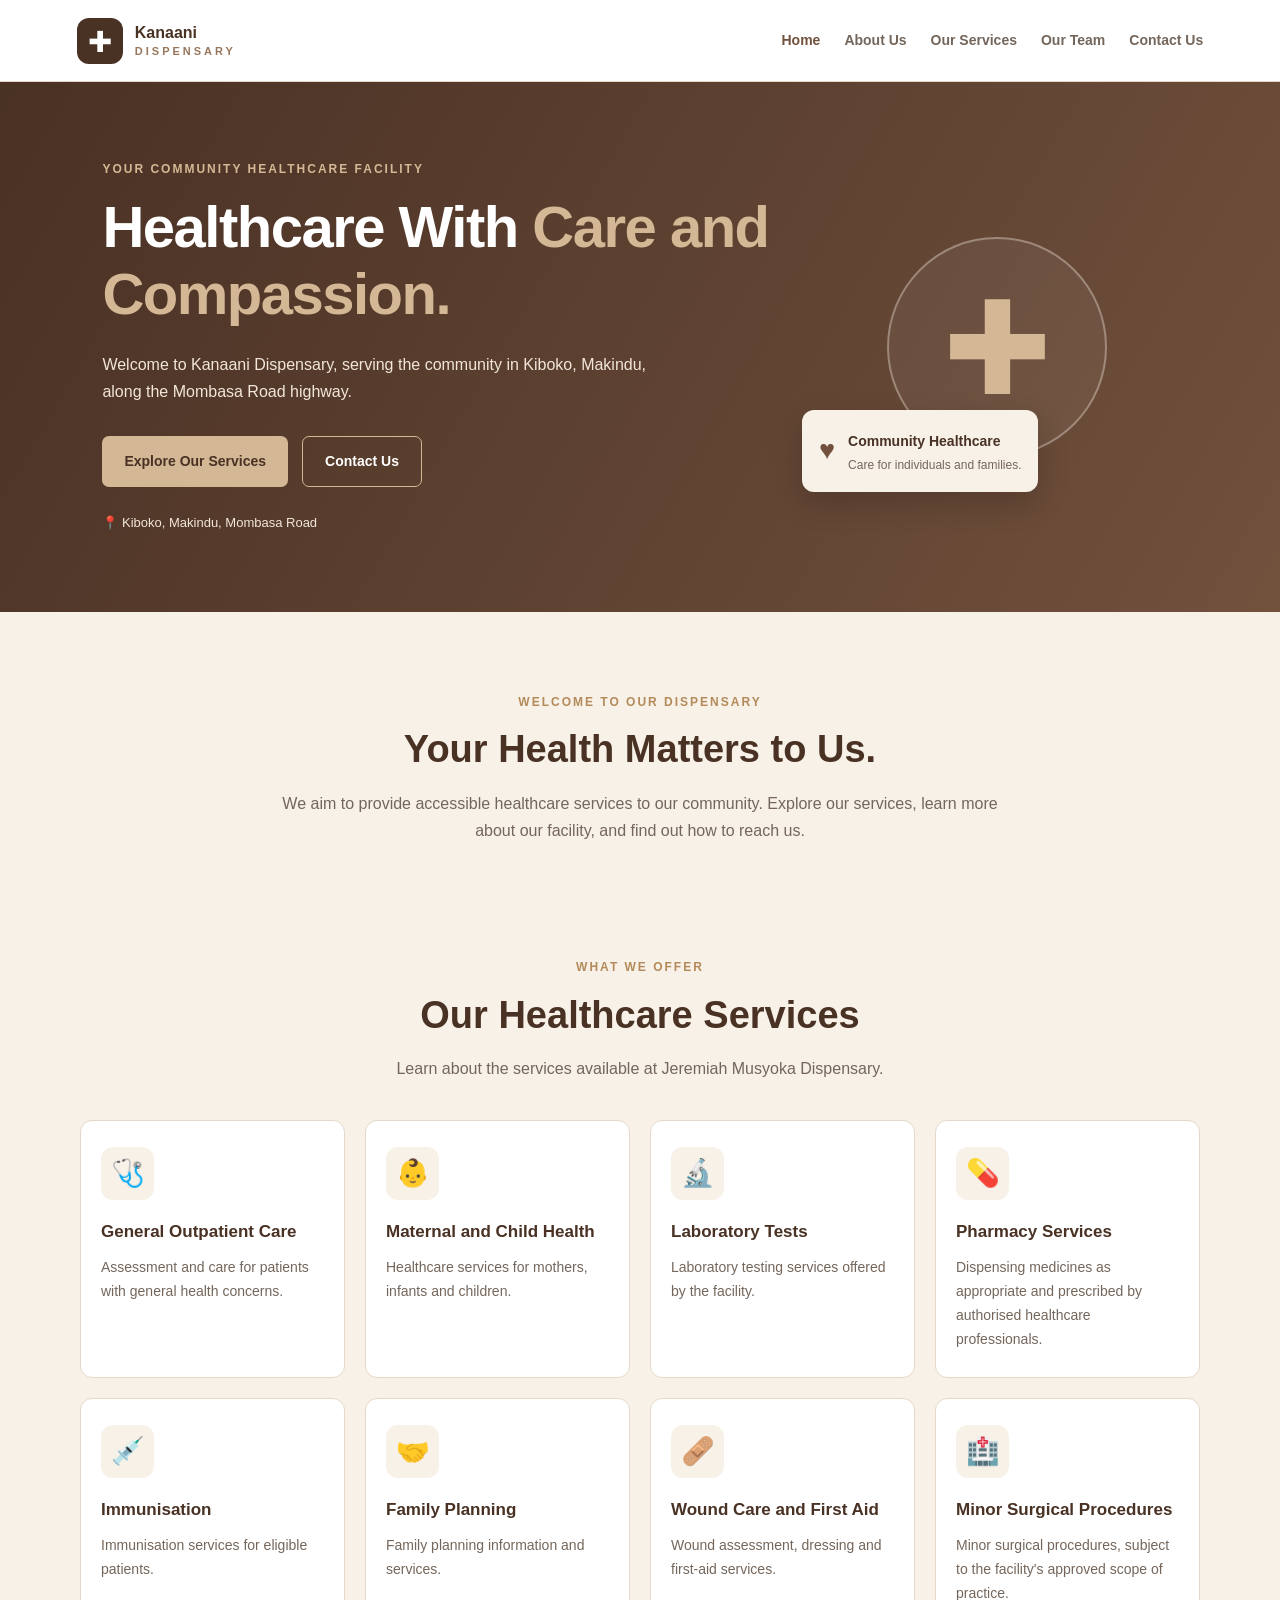
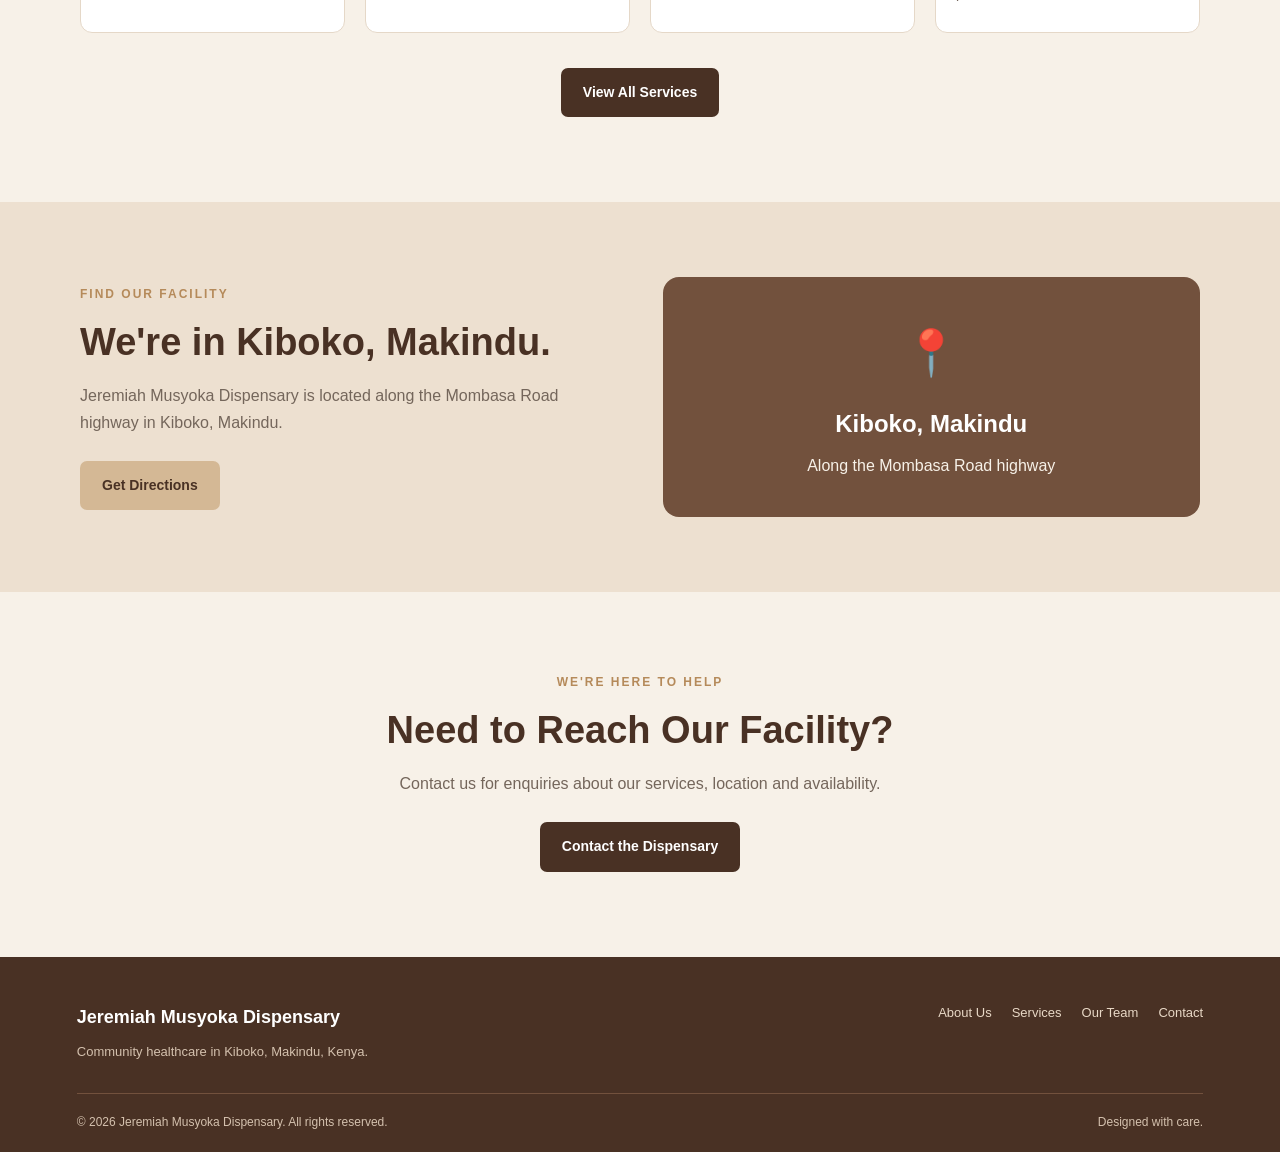
==== index.html @ 648bfe57 "Update index.html" ====
<!DOCTYPE html>
<html lang="en">
<head>
    <meta charset="UTF-8">
    <meta name="viewport" content="width=device-width, initial-scale=1.0">

    <meta name="description" content="Welcome to Jeremiah Musyoka Dispensary in Kiboko, Makindu, along the Mombasa Road highway. Explore our healthcare services and contact us for enquiries.">

    <meta name="theme-color" content="#087f68">

    <title>Kanaani Dispensary | Kiboko, Makindu</title>

    <link rel="stylesheet" href="style.css">
    <script src="script.js" defer></script>
</head>

<body>

    <!-- HEADER -->
    <header class="site-header">
        <a href="index.html" class="brand">
            <span class="brand-icon" aria-hidden="true">✚</span>
            <span class="brand-text">
                <strong>Kanaani</strong>
                <small>DISPENSARY</small>
            </span>
        </a>

        <button
            class="menu-toggle"
            id="menu-toggle"
            aria-label="Open navigation menu"
            aria-expanded="false"
            aria-controls="main-navigation"
            type="button">
            <span></span>
            <span></span>
            <span></span>
        </button>

        <nav class="main-navigation" id="main-navigation">
            <a href="index.html" class="active">Home</a>
            <a href="about.html">About Us</a>
            <a href="services.html">Our Services</a>
            <a href="doctors.html">Our Team</a>
            <a href="contact.html">Contact Us</a>
        </nav>
    </header>

    <main>

        <!-- HERO SECTION -->
        <section class="hero">
            <div class="hero-content">
                <p class="eyebrow">YOUR COMMUNITY HEALTHCARE FACILITY</p>

                <h1>Healthcare With <span>Care and Compassion.</span></h1>

                <p class="hero-description">
                    Welcome to Kanaani Dispensary, serving the
                    community in Kiboko, Makindu, along the Mombasa Road
                    highway.
                </p>

                <div class="hero-buttons">
                    <a href="services.html" class="btn btn-primary">
                        Explore Our Services
                    </a>

                    <a href="contact.html" class="btn btn-outline">
                        Contact Us
                    </a>
                </div>

                <p class="location-note">
                    <span aria-hidden="true">📍</span>
                    Kiboko, Makindu, Mombasa Road
                </p>
            </div>

            <div class="hero-visual">
                <div class="medical-symbol" aria-hidden="true">✚</div>

                <div class="hero-card">
                    <span class="hero-card-icon" aria-hidden="true">♥</span>
                    <div>
                        <strong>Community Healthcare</strong>
                        <p>Care for individuals and families.</p>
                    </div>
                </div>
            </div>
        </section>

        <!-- INTRODUCTION -->
        <section class="welcome section-container">
            <div class="section-heading">
                <p class="eyebrow">WELCOME TO OUR DISPENSARY</p>

                <h2>Your Health Matters to Us.</h2>

                <p>
                    We aim to provide accessible healthcare services to our
                    community. Explore our services, learn more about our
                    facility, and find out how to reach us.
                </p>
            </div>
        </section>

        <!-- SERVICES -->
        <section class="services-preview section-container">
            <div class="section-heading">
                <p class="eyebrow">WHAT WE OFFER</p>
                <h2>Our Healthcare Services</h2>

                <p>
                    Learn about the services available at Jeremiah Musyoka
                    Dispensary.
                </p>
            </div>

            <div class="service-grid">

                <article class="service-card">
                    <span class="service-icon" aria-hidden="true">🩺</span>
                    <h3>General Outpatient Care</h3>
                    <p>
                        Assessment and care for patients with general
                        health concerns.
                    </p>
                </article>

                <article class="service-card">
                    <span class="service-icon" aria-hidden="true">👶</span>
                    <h3>Maternal and Child Health</h3>
                    <p>
                        Healthcare services for mothers, infants and
                        children.
                    </p>
                </article>

                <article class="service-card">
                    <span class="service-icon" aria-hidden="true">🔬</span>
                    <h3>Laboratory Tests</h3>
                    <p>
                        Laboratory testing services offered by the facility.
                    </p>
                </article>

                <article class="service-card">
                    <span class="service-icon" aria-hidden="true">💊</span>
                    <h3>Pharmacy Services</h3>
                    <p>
                        Dispensing medicines as appropriate and prescribed
                        by authorised healthcare professionals.
                    </p>
                </article>

                <article class="service-card">
                    <span class="service-icon" aria-hidden="true">💉</span>
                    <h3>Immunisation</h3>
                    <p>
                        Immunisation services for eligible patients.
                    </p>
                </article>

                <article class="service-card">
                    <span class="service-icon" aria-hidden="true">🤝</span>
                    <h3>Family Planning</h3>
                    <p>
                        Family planning information and services.
                    </p>
                </article>

                <article class="service-card">
                    <span class="service-icon" aria-hidden="true">🩹</span>
                    <h3>Wound Care and First Aid</h3>
                    <p>
                        Wound assessment, dressing and first-aid services.
                    </p>
                </article>

                <article class="service-card">
                    <span class="service-icon" aria-hidden="true">🏥</span>
                    <h3>Minor Surgical Procedures</h3>
                    <p>
                        Minor surgical procedures, subject to the facility's
                        approved scope of practice.
                    </p>
                </article>

            </div>

            <div class="center-action">
                <a href="services.html" class="btn btn-primary">
                    View All Services
                </a>
            </div>
        </section>

        <!-- LOCATION -->
        <section class="location-section">
            <div class="location-content section-container">
                <div>
                    <p class="eyebrow">FIND OUR FACILITY</p>
                    <h2>We're in Kiboko, Makindu.</h2>

                    <p>
                        Jeremiah Musyoka Dispensary is located along the
                        Mombasa Road highway in Kiboko, Makindu.
                    </p>

                    <a
                        href="https://www.google.com/maps/search/?api=1&query=Kiboko%2C+Makindu%2C+Kenya"
                        target="_blank"
                        rel="noopener noreferrer"
                        class="btn btn-primary">
                        Get Directions
                    </a>
                </div>

                <div class="location-placeholder">
                    <span aria-hidden="true">📍</span>
                    <h3>Kiboko, Makindu</h3>
                    <p>Along the Mombasa Road highway</p>
                </div>
            </div>
        </section>

        <!-- CONTACT CALL TO ACTION -->
        <section class="contact-cta section-container">
            <p class="eyebrow">WE'RE HERE TO HELP</p>

            <h2>Need to Reach Our Facility?</h2>

            <p>
                Contact us for enquiries about our services, location and
                availability.
            </p>

            <a href="contact.html" class="btn btn-primary">
                Contact the Dispensary
            </a>
        </section>

    </main>

    <!-- FOOTER -->
    <footer class="site-footer">
        <div class="footer-content">
            <div>
                <a href="index.html" class="footer-brand">
                    Jeremiah Musyoka Dispensary
                </a>

                <p>
                    Community healthcare in Kiboko, Makindu, Kenya.
                </p>
            </div>

            <div class="footer-links">
                <a href="about.html">About Us</a>
                <a href="services.html">Services</a>
                <a href="doctors.html">Our Team</a>
                <a href="contact.html">Contact</a>
            </div>
        </div>

        <div class="footer-bottom">
            <p>
                &copy; <span id="current-year">2026</span>
                Jeremiah Musyoka Dispensary. All rights reserved.
            </p>

            <p>Designed with care.</p>
        </div>
    </footer>

</body>
</html>
---- style.css ----
/* =================================
   JEREMIAH MUSYOKA DISPENSARY
   SHADY BROWN THEME
================================= */

:root {
    --brown-dark: #493124;
    --brown-main: #72513D;
    --brown-light: #98765B;
    --bronze: #B58A5A;
    --beige: #D4B895;
    --cream: #F7F1E8;
    --white: #FFFFFF;
    --text-dark: #302319;
    --text-muted: #74665B;
    --border: #E5D8C8;
}

/* RESET */

* {
    margin: 0;
    padding: 0;
    box-sizing: border-box;
}

html {
    scroll-behavior: smooth;
}

body {
    font-family: Arial, Helvetica, sans-serif;
    background: var(--cream);
    color: var(--text-dark);
    line-height: 1.7;
}

a {
    color: inherit;
    text-decoration: none;
}

button,
a {
    -webkit-tap-highlight-color: transparent;
}

img {
    max-width: 100%;
    display: block;
}

/* HEADER */

.site-header {
    min-height: 82px;
    background: var(--white);
    display: flex;
    align-items: center;
    justify-content: space-between;
    gap: 20px;
    padding: 15px 6%;
    border-bottom: 1px solid var(--border);
    position: relative;
    z-index: 10;
}

.brand {
    display: flex;
    align-items: center;
    gap: 12px;
    color: var(--brown-dark);
}

.brand-icon {
    width: 46px;
    height: 46px;
    border-radius: 12px;
    background: var(--brown-dark);
    color: var(--white);
    display: grid;
    place-items: center;
    font-size: 29px;
}

.brand-text {
    display: flex;
    flex-direction: column;
    line-height: 1.4;
}

.brand-text strong {
    font-size: 16px;
}

.brand-text small {
    color: var(--brown-light);
    font-size: 11px;
    font-weight: bold;
    letter-spacing: 3px;
}

/* NAVIGATION */

.main-navigation {
    display: flex;
    align-items: center;
    gap: 24px;
}

.main-navigation a {
    font-size: 14px;
    font-weight: 600;
    color: var(--text-muted);
    transition: color 0.2s ease;
}

.main-navigation a:hover,
.main-navigation a.active {
    color: var(--brown-main);
}

/* MOBILE MENU BUTTON */

.menu-toggle {
    display: none;
    border: 0;
    background: var(--brown-dark);
    padding: 10px;
    border-radius: 8px;
    cursor: pointer;
}

.menu-toggle span {
    display: block;
    width: 23px;
    height: 2px;
    margin: 5px 0;
    background: var(--white);
}

/* HERO */

.hero {
    min-height: 530px;
    background: linear-gradient(
        120deg,
        var(--brown-dark),
        var(--brown-main)
    );
    color: var(--white);
    padding: 75px 8%;
    display: grid;
    grid-template-columns: 1.3fr 0.7fr;
    align-items: center;
    gap: 45px;
    overflow: hidden;
}

.hero-content {
    max-width: 680px;
}

.eyebrow {
    font-size: 12px;
    font-weight: bold;
    letter-spacing: 2px;
    color: var(--bronze);
    margin-bottom: 14px;
}

.hero .eyebrow {
    color: var(--beige);
}

.hero h1 {
    font-size: clamp(36px, 5vw, 58px);
    line-height: 1.15;
    margin-bottom: 24px;
    letter-spacing: -1.5px;
}

.hero h1 span {
    color: var(--beige);
}

.hero-description {
    max-width: 550px;
    color: #F1E6D9;
    font-size: 16px;
    margin-bottom: 30px;
}

.hero-buttons {
    display: flex;
    flex-wrap: wrap;
    gap: 14px;
}

.btn {
    display: inline-flex;
    justify-content: center;
    align-items: center;
    padding: 13px 22px;
    min-height: 48px;
    border-radius: 7px;
    font-size: 14px;
    font-weight: bold;
    text-align: center;
    transition: transform 0.2s, background 0.2s;
}

.btn:hover {
    transform: translateY(-2px);
}

.btn-primary {
    background: var(--beige);
    color: var(--brown-dark);
}

.btn-primary:hover {
    background: #E3CBAE;
}

.btn-outline {
    border: 1px solid var(--beige);
    color: var(--white);
}

.btn-outline:hover {
    background: rgba(255, 255, 255, 0.1);
}

.location-note {
    color: #F1E6D9;
    font-size: 13px;
    margin-top: 25px;
}

/* HERO DECORATION */

.hero-visual {
    min-height: 300px;
    display: grid;
    place-items: center;
    position: relative;
}

.medical-symbol {
    width: 220px;
    height: 220px;
    border: 2px solid rgba(247, 241, 232, 0.35);
    border-radius: 50%;
    display: grid;
    place-items: center;
    font-size: 130px;
    color: var(--beige);
    background: rgba(255, 255, 255, 0.05);
}

.hero-card {
    position: absolute;
    bottom: 5px;
    left: -15px;
    background: var(--cream);
    color: var(--brown-dark);
    padding: 17px;
    border-radius: 12px;
    display: flex;
    align-items: center;
    gap: 13px;
    box-shadow: 0 12px 30px rgba(0, 0, 0, 0.18);
}

.hero-card-icon {
    color: var(--brown-main);
    font-size: 27px;
}

.hero-card strong {
    font-size: 14px;
}

.hero-card p {
    color: var(--text-muted);
    font-size: 12px;
}

/* GENERAL SECTIONS */

.section-container {
    width: min(1120px, 88%);
    margin: 0 auto;
}

.welcome {
    padding-top: 80px;
    padding-bottom: 35px;
}

.section-heading {
    max-width: 720px;
    margin: 0 auto 38px;
    text-align: center;
}

.section-heading h2,
.location-content h2,
.contact-cta h2 {
    color: var(--brown-dark);
    font-size: clamp(27px, 4vw, 38px);
    line-height: 1.25;
    margin-bottom: 16px;
}

.section-heading > p:last-child {
    color: var(--text-muted);
}

/* SERVICES */

.services-preview {
    padding-top: 40px;
    padding-bottom: 85px;
}

.service-grid {
    display: grid;
    grid-template-columns: repeat(4, minmax(0, 1fr));
    gap: 20px;
}

.service-card {
    padding: 26px 20px;
    background: var(--white);
    border: 1px solid var(--border);
    border-radius: 12px;
    transition: transform 0.2s, box-shadow 0.2s;
}

.service-card:hover {
    transform: translateY(-5px);
    box-shadow: 0 12px 28px rgba(73, 49, 36, 0.1);
}

.service-icon {
    display: grid;
    place-items: center;
    width: 53px;
    height: 53px;
    background: var(--cream);
    border-radius: 12px;
    font-size: 27px;
    margin-bottom: 20px;
}

.service-card h3 {
    font-size: 17px;
    line-height: 1.4;
    color: var(--brown-dark);
    margin-bottom: 12px;
}

.service-card p {
    font-size: 14px;
    color: var(--text-muted);
}

.center-action {
    text-align: center;
    margin-top: 35px;
}

.center-action .btn-primary,
.contact-cta .btn-primary {
    background: var(--brown-dark);
    color: var(--white);
}

.center-action .btn-primary:hover,
.contact-cta .btn-primary:hover {
    background: var(--brown-main);
}

/* LOCATION */

.location-section {
    padding: 75px 0;
    background: #EDE0D0;
}

.location-content {
    display: grid;
    grid-template-columns: 1fr 1fr;
    align-items: center;
    gap: 45px;
}

.location-content > div:first-child > p:not(.eyebrow) {
    color: var(--text-muted);
    margin-bottom: 24px;
}

.location-placeholder {
    min-height: 240px;
    border-radius: 16px;
    background: var(--brown-main);
    color: var(--white);
    display: flex;
    flex-direction: column;
    align-items: center;
    justify-content: center;
    padding: 25px;
    text-align: center;
}

.location-placeholder span {
    font-size: 45px;
    margin-bottom: 12px;
}

.location-placeholder h3 {
    font-size: 24px;
    margin-bottom: 8px;
}

.location-placeholder p {
    color: var(--cream);
}

/* CONTACT CALL TO ACTION */

.contact-cta {
    padding-top: 80px;
    padding-bottom: 85px;
    text-align: center;
}

.contact-cta > p:not(.eyebrow) {
    color: var(--text-muted);
    max-width: 550px;
    margin: 0 auto 25px;
}

/* FOOTER */

.site-footer {
    background: var(--brown-dark);
    color: var(--cream);
    padding: 45px 6% 20px;
}

.footer-content {
    display: flex;
    justify-content: space-between;
    gap: 35px;
    padding-bottom: 30px;
}

.footer-brand {
    color: var(--white);
    font-weight: bold;
    font-size: 18px;
}

.footer-content > div:first-child p {
    color: #D4C1AE;
    font-size: 13px;
    margin-top: 8px;
}

.footer-links {
    display: flex;
    flex-wrap: wrap;
    gap: 20px;
}

.footer-links a {
    color: #E8D8C6;
    font-size: 13px;
}

.footer-links a:hover {
    color: var(--beige);
}

.footer-bottom {
    border-top: 1px solid #72513D;
    padding-top: 18px;
    display: flex;
    justify-content: space-between;
    flex-wrap: wrap;
    gap: 10px;
    color: #D4C1AE;
    font-size: 12px;
}

/* TABLETS */

@media (max-width: 900px) {
    .hero {
        grid-template-columns: 1fr 0.7fr;
        padding: 65px 6%;
    }

    .service-grid {
        grid-template-columns: repeat(2, minmax(0, 1fr));
    }

    .main-navigation {
        gap: 13px;
    }

    .main-navigation a {
        font-size: 12px;
    }
}

/* PHONES */

@media (max-width: 650px) {
    .site-header {
        min-height: 74px;
        padding: 12px 5%;
    }

    .brand {
        gap: 9px;
    }

    .brand-icon {
        width: 40px;
        height: 40px;
        font-size: 25px;
    }

    .brand-text strong {
        font-size: 13px;
    }

    .brand-text small {
        font-size: 10px;
    }

    .menu-toggle {
        display: block;
    }

    .main-navigation {
        display: none;
        position: absolute;
        top: 100%;
        left: 0;
        right: 0;
        padding: 12px 5% 20px;
        background: var(--white);
        border-bottom: 1px solid var(--border);
        box-shadow: 0 10px 15px rgba(73, 49, 36, 0.08);
        flex-direction: column;
        align-items: stretch;
        gap: 0;
    }

    .main-navigation.open {
        display: flex;
    }

    .main-navigation a {
        padding: 12px 0;
        font-size: 14px;
        border-bottom: 1px solid var(--border);
    }

    .main-navigation a:last-child {
        border-bottom: 0;
    }

    .hero {
        grid-template-columns: 1fr;
        padding: 55px 6% 70px;
        gap: 20px;
    }

    .hero h1 {
        font-size: 39px;
    }

    .hero-description {
        font-size: 15px;
    }

    .hero-visual {
        min-height: 230px;
    }

    .medical-symbol {
        width: 170px;
        height: 170px;
        font-size: 100px;
    }

    .hero-card {
        left: 0;
        bottom: -5px;
        padding: 12px;
    }

    .hero-card strong {
        font-size: 12px;
    }

    .hero-card p {
        font-size: 11px;
    }

    .welcome {
        padding-top: 60px;
    }

    .service-grid {
        grid-template-columns: repeat(2, minmax(0,1fr) );
        gap: 15px;
    }

    .service-card {
        padding: 23px;
    }

    .location-section {
        padding: 55px 0;
    }

    .location-content {
        grid-template-columns: 1fr;
        gap: 30px;
    }

    .location-placeholder {
        min-height: 200px;
    }

    .contact-cta {
        padding-top: 60px;
        padding-bottom: 65px;
    }

    .footer-content {
        flex-direction: column;
    }

    .footer-links {
        gap: 15px;
    }

    .footer-bottom {
        flex-direction: column;
    }
}
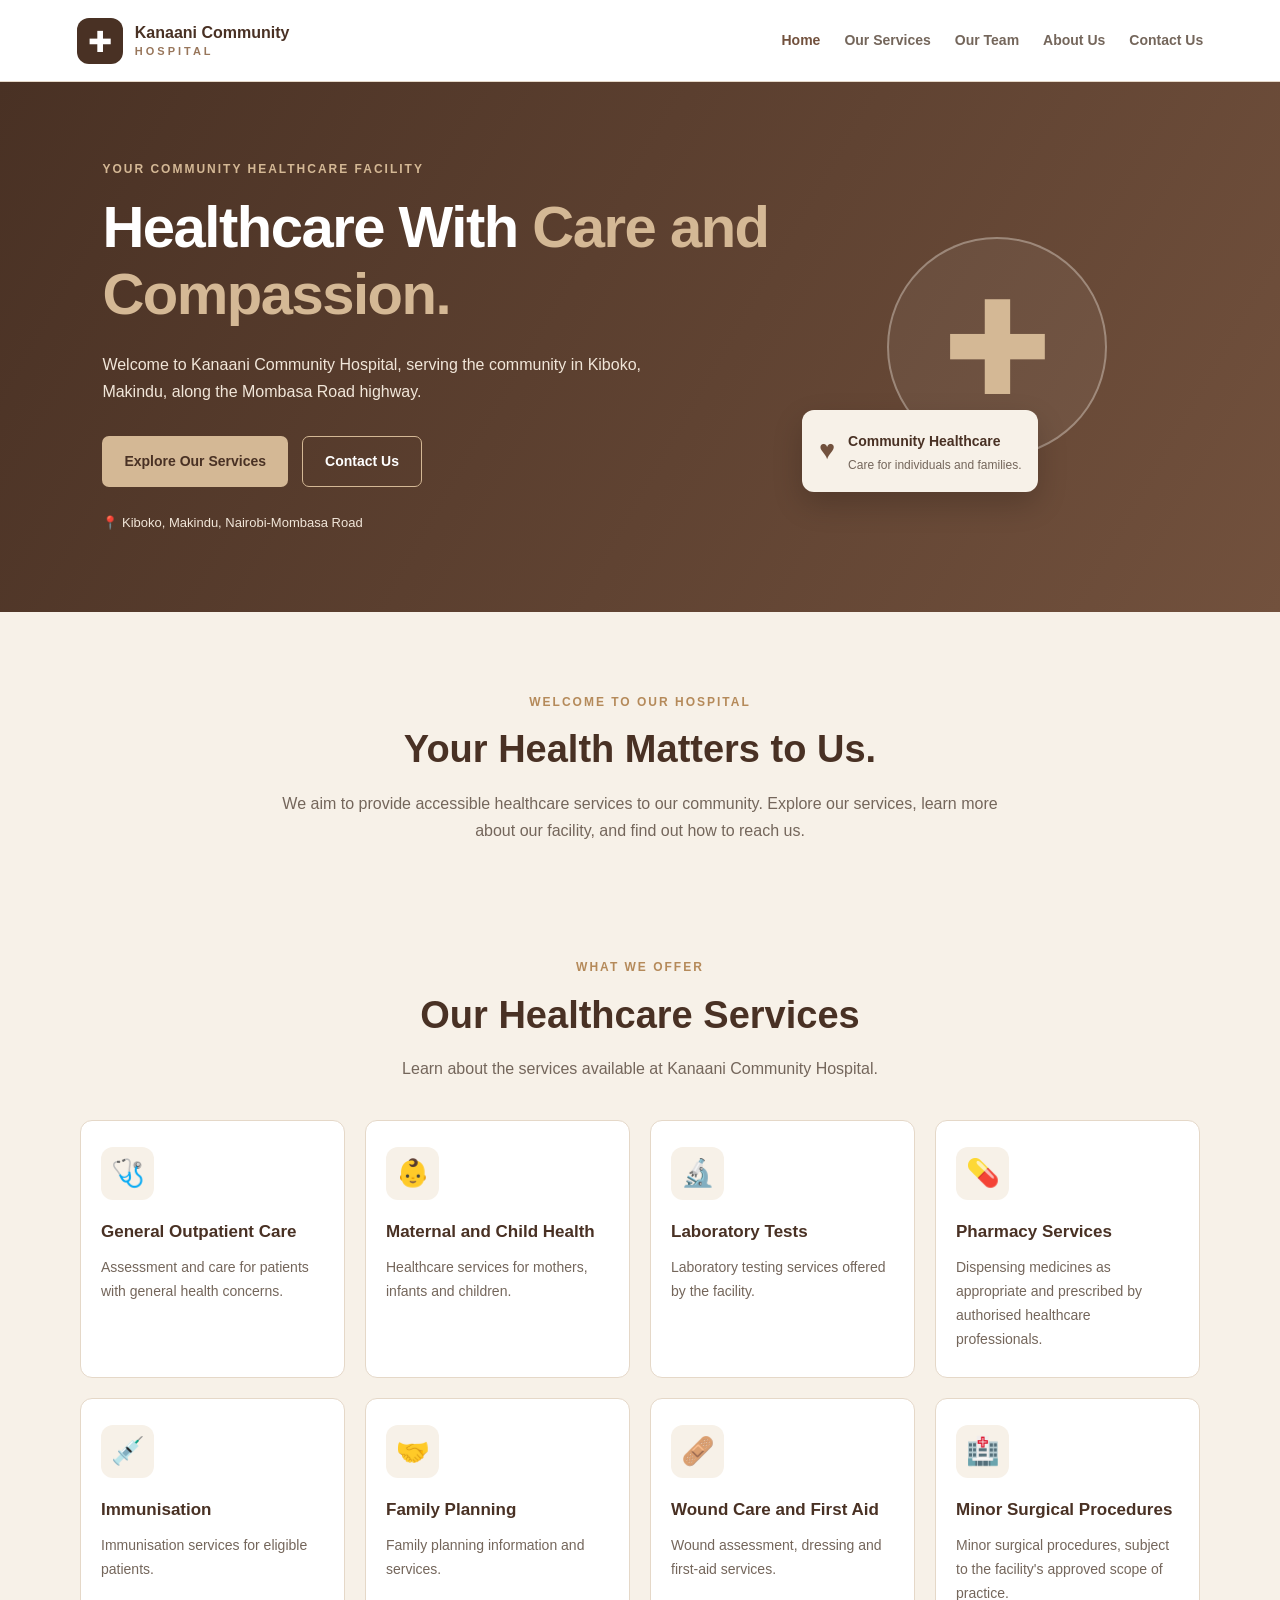
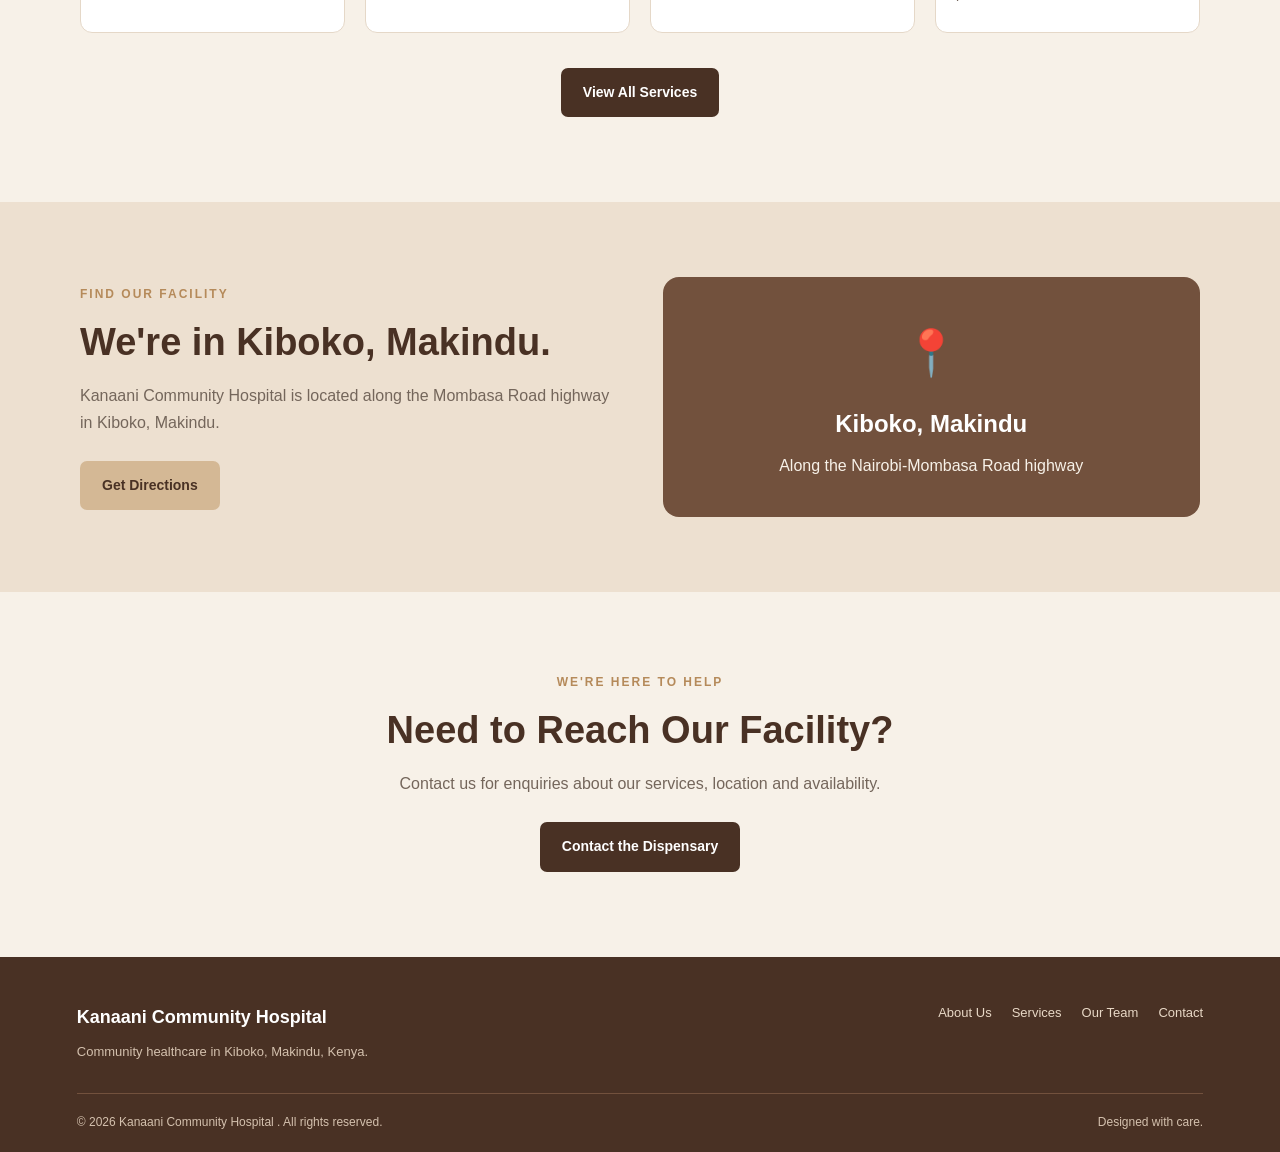
==== commit 4144f89b: "Update index.html" ====
--- a/index.html
+++ b/index.html
@@ -8,7 +8,7 @@
 
     <meta name="theme-color" content="#087f68">
 
-    <title>Kanaani Dispensary | Kiboko, Makindu</title>
+    <title>Kanaani Community Hospital | Kiboko, Makindu</title>
 
     <link rel="stylesheet" href="style.css">
     <script src="script.js" defer></script>
@@ -21,8 +21,8 @@
         <a href="index.html" class="brand">
             <span class="brand-icon" aria-hidden="true">✚</span>
             <span class="brand-text">
-                <strong>Kanaani</strong>
-                <small>DISPENSARY</small>
+                <strong>Kanaani Community</strong>
+                <small>HOSPITAL</small>
             </span>
         </a>
 
@@ -40,9 +40,9 @@
 
         <nav class="main-navigation" id="main-navigation">
             <a href="index.html" class="active">Home</a>
-            <a href="about.html">About Us</a>
             <a href="services.html">Our Services</a>
             <a href="doctors.html">Our Team</a>
+            <a href="about.html">About Us</a>
             <a href="contact.html">Contact Us</a>
         </nav>
     </header>
@@ -57,7 +57,7 @@
                 <h1>Healthcare With <span>Care and Compassion.</span></h1>
 
                 <p class="hero-description">
-                    Welcome to Kanaani Dispensary, serving the
+                    Welcome to Kanaani Community Hospital, serving the
                     community in Kiboko, Makindu, along the Mombasa Road
                     highway.
                 </p>
@@ -74,7 +74,7 @@
 
                 <p class="location-note">
                     <span aria-hidden="true">📍</span>
-                    Kiboko, Makindu, Mombasa Road
+                    Kiboko, Makindu, Nairobi-Mombasa Road
                 </p>
             </div>
 
@@ -94,7 +94,7 @@
         <!-- INTRODUCTION -->
         <section class="welcome section-container">
             <div class="section-heading">
-                <p class="eyebrow">WELCOME TO OUR DISPENSARY</p>
+                <p class="eyebrow">WELCOME TO OUR HOSPITAL</p>
 
                 <h2>Your Health Matters to Us.</h2>
 
@@ -113,8 +113,8 @@
                 <h2>Our Healthcare Services</h2>
 
                 <p>
-                    Learn about the services available at Jeremiah Musyoka
-                    Dispensary.
+                    Learn about the services available at Kanaani Community
+                 Hospital.
                 </p>
             </div>
 
@@ -205,7 +205,7 @@
                     <h2>We're in Kiboko, Makindu.</h2>
 
                     <p>
-                        Jeremiah Musyoka Dispensary is located along the
+                        Kanaani Community Hospital is located along the
                         Mombasa Road highway in Kiboko, Makindu.
                     </p>
 
@@ -221,7 +221,7 @@
                 <div class="location-placeholder">
                     <span aria-hidden="true">📍</span>
                     <h3>Kiboko, Makindu</h3>
-                    <p>Along the Mombasa Road highway</p>
+                    <p>Along the Nairobi-Mombasa Road highway</p>
                 </div>
             </div>
         </section>
@@ -249,7 +249,7 @@
         <div class="footer-content">
             <div>
                 <a href="index.html" class="footer-brand">
-                    Jeremiah Musyoka Dispensary
+                    Kanaani Community Hospital 
                 </a>
 
                 <p>
@@ -268,7 +268,7 @@
         <div class="footer-bottom">
             <p>
                 &copy; <span id="current-year">2026</span>
-                Jeremiah Musyoka Dispensary. All rights reserved.
+                Kanaani Community Hospital . All rights reserved.
             </p>
 
             <p>Designed with care.</p>
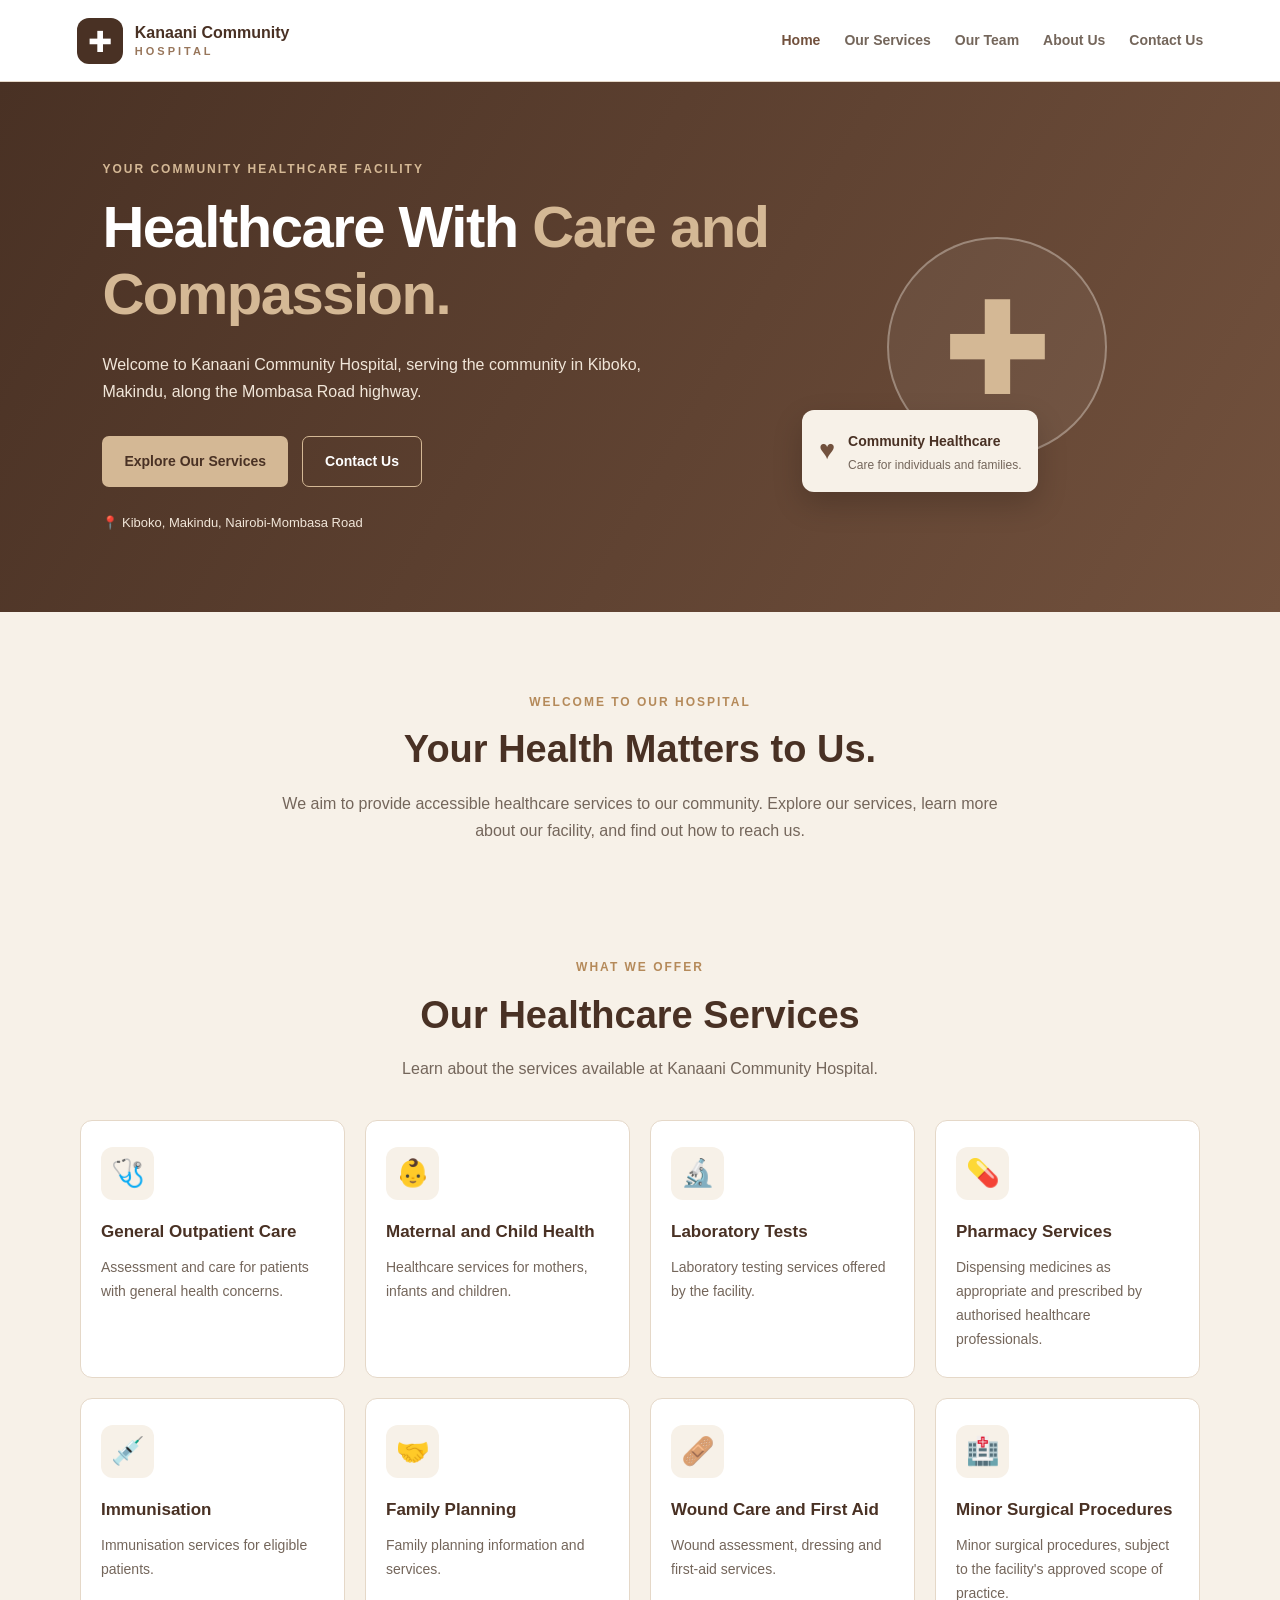
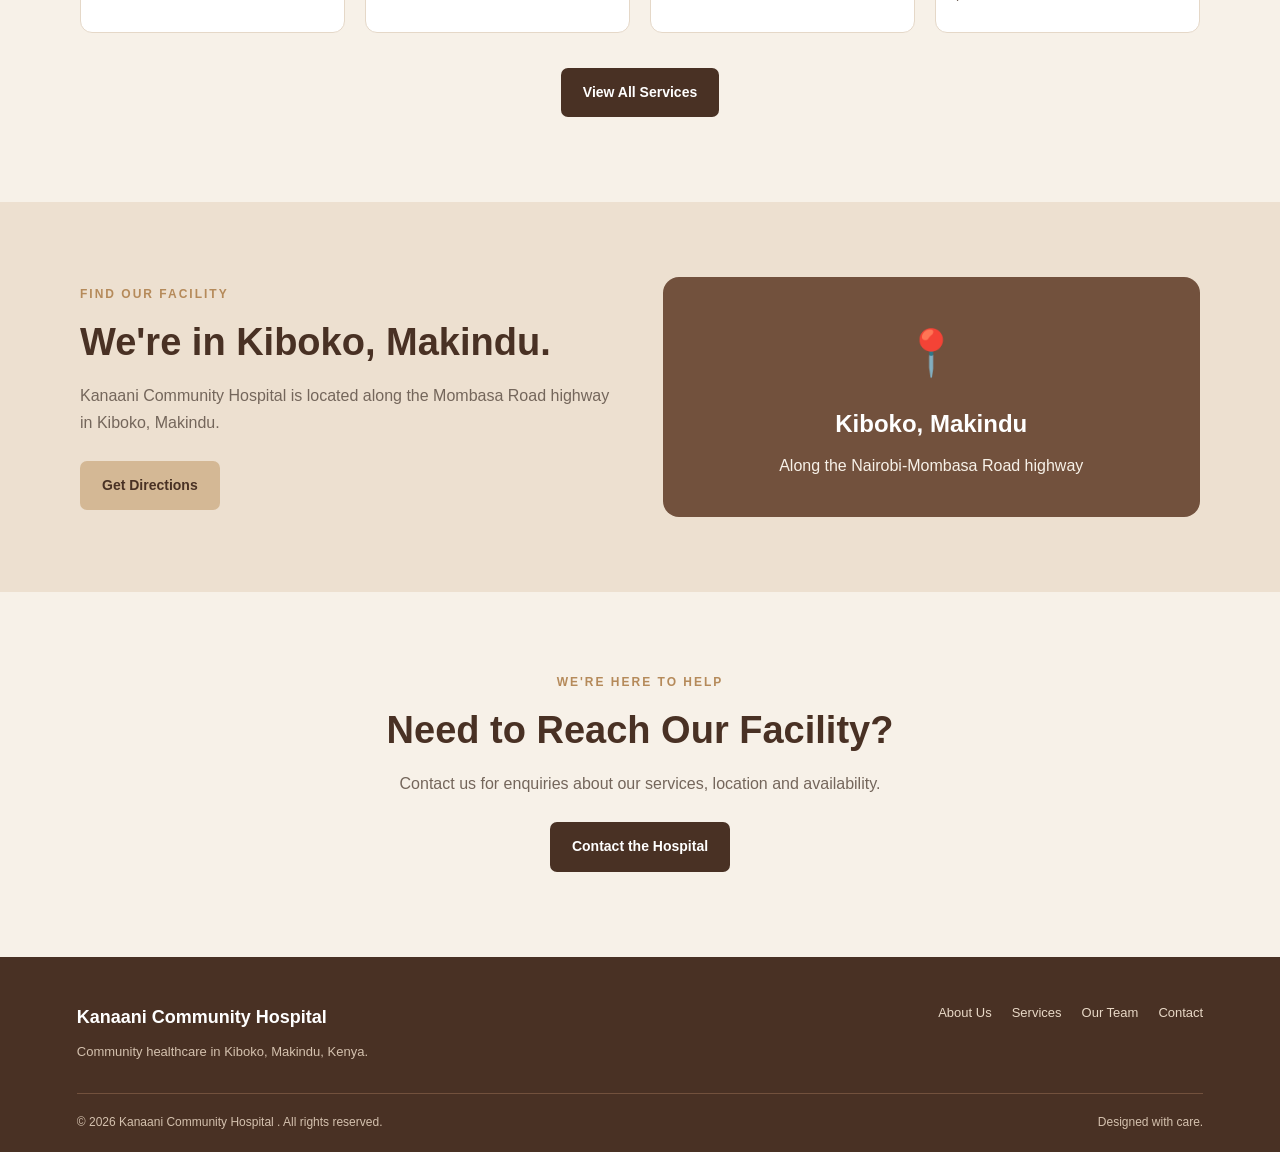
==== commit 6c99516a: "Update index.html" ====
--- a/index.html
+++ b/index.html
@@ -238,7 +238,7 @@
             </p>
 
             <a href="contact.html" class="btn btn-primary">
-                Contact the Dispensary
+                Contact the Hospital
             </a>
         </section>
 
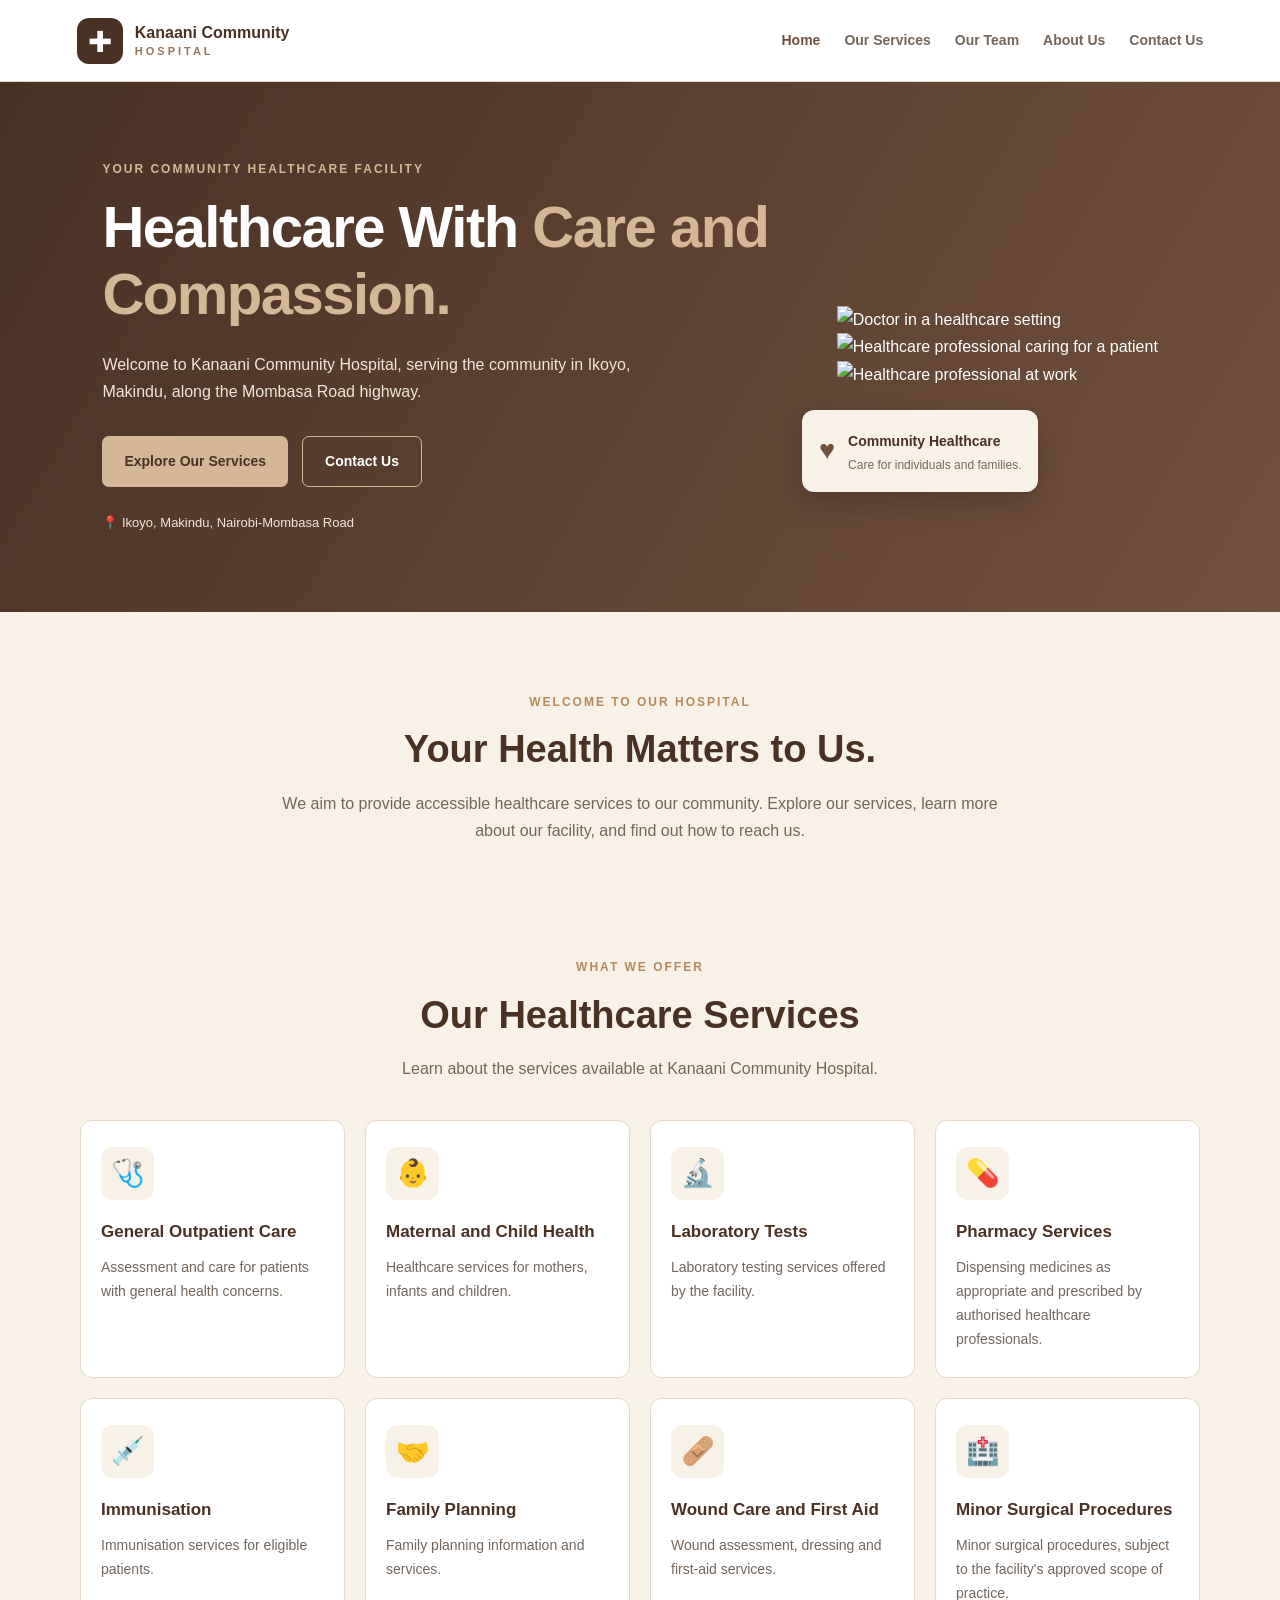
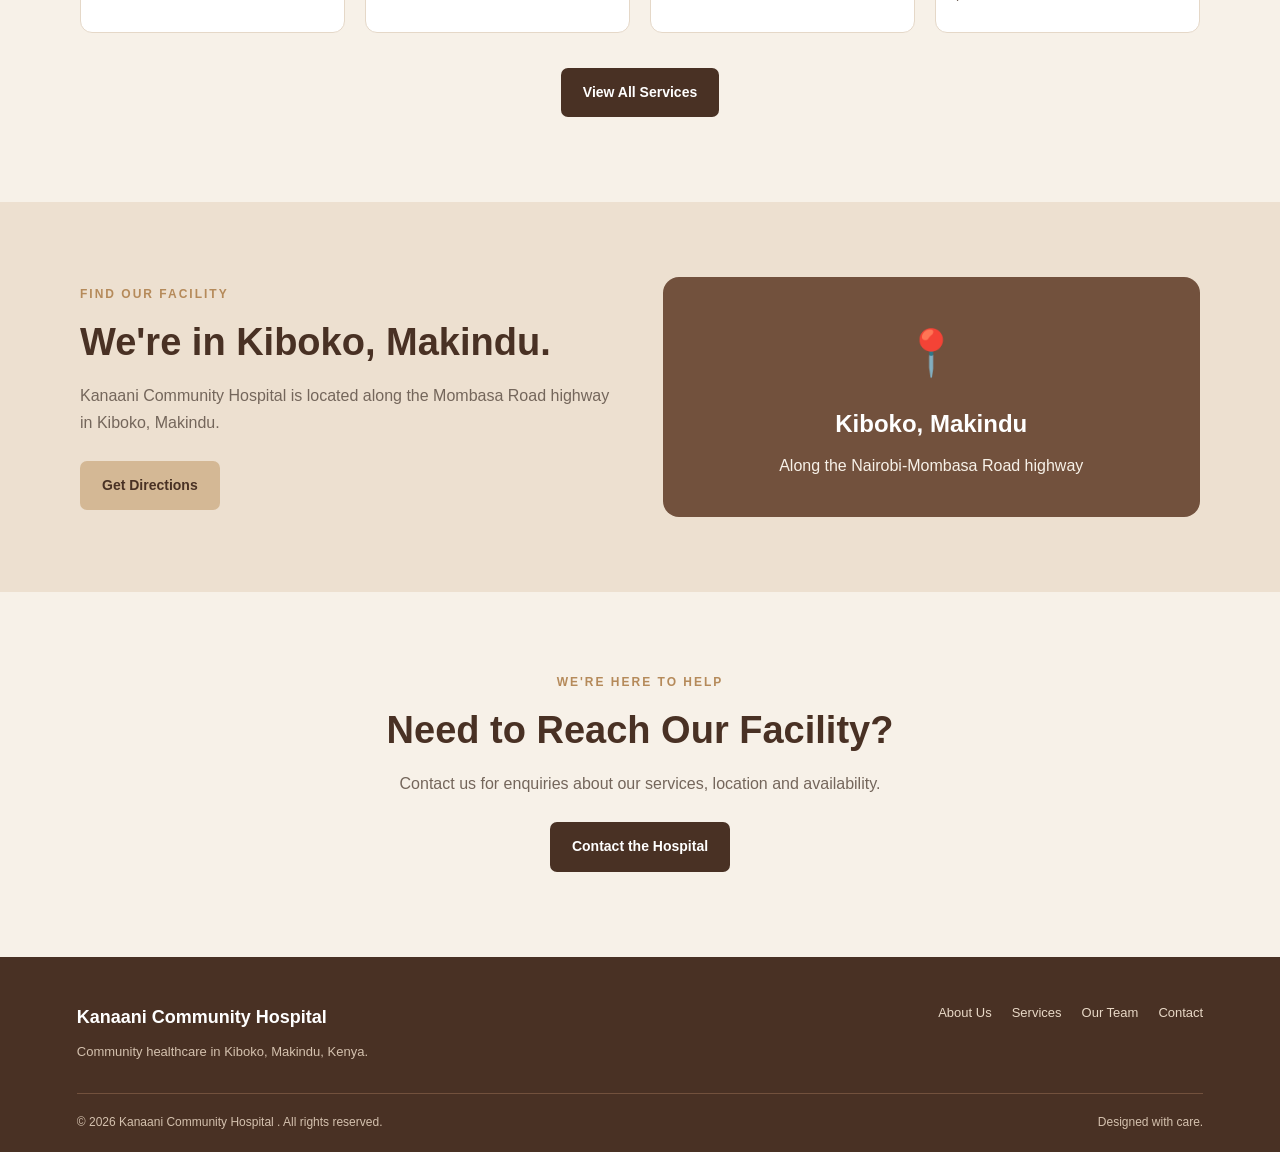
==== commit 93d720ea: "Update index.html" ====
--- a/index.html
+++ b/index.html
@@ -8,8 +8,9 @@
 
     <meta name="theme-color" content="#087f68">
 
-    <title>Kanaani Community Hospital | Kiboko, Makindu</title>
-
+    <title>Kanaani Community Hospital | Ikoyo, Makindu</title>
+    <meta name="google-site-verification" content="FvB8OdW1EGypoN6iZkQoRY6ZbVo9mlE8xHC4_2MzzH0" />
+    
     <link rel="stylesheet" href="style.css">
     <script src="script.js" defer></script>
 </head>
@@ -58,7 +59,7 @@
 
                 <p class="hero-description">
                     Welcome to Kanaani Community Hospital, serving the
-                    community in Kiboko, Makindu, along the Mombasa Road
+                    community in Ikoyo, Makindu, along the Mombasa Road
                     highway.
                 </p>
 
@@ -74,21 +75,43 @@
 
                 <p class="location-note">
                     <span aria-hidden="true">📍</span>
-                    Kiboko, Makindu, Nairobi-Mombasa Road
-                </p>
-            </div>
-
-            <div class="hero-visual">
-                <div class="medical-symbol" aria-hidden="true">✚</div>
-
-                <div class="hero-card">
-                    <span class="hero-card-icon" aria-hidden="true">♥</span>
-                    <div>
-                        <strong>Community Healthcare</strong>
-                        <p>Care for individuals and families.</p>
-                    </div>
-                </div>
-            </div>
+                    Ikoyo, Makindu, Nairobi-Mombasa Road
+                </p>
+            </div>
+
+           <div class="hero-visual">
+
+    <div class="hero-slider">
+        <img
+            src="https://images.unsplash.com/photo-1612349317150-e413f6a5b16d?auto=format&fit=crop&w=1200&q=80"
+            alt="Doctor in a healthcare setting"
+            class="hero-slide active"
+        >
+
+        <img
+            src="https://images.unsplash.com/photo-1576091160399-112ba8d25d1d?auto=format&fit=crop&w=1200&q=80"
+            alt="Healthcare professional caring for a patient"
+            class="hero-slide"
+        >
+
+        <img
+            src="https://images.unsplash.com/photo-1584982751601-97dcc096659c?auto=format&fit=crop&w=1200&q=80"
+            alt="Healthcare professional at work"
+            class="hero-slide"
+        >
+    </div>
+
+    <div class="hero-card">
+        <span class="hero-card-icon" aria-hidden="true">♥</span>
+        <div>
+            <strong>Community Healthcare</strong>
+            <p>Care for individuals and families.</p>
+        </div>
+    </div>
+
+</div> 
+
+            
         </section>
 
         <!-- INTRODUCTION -->
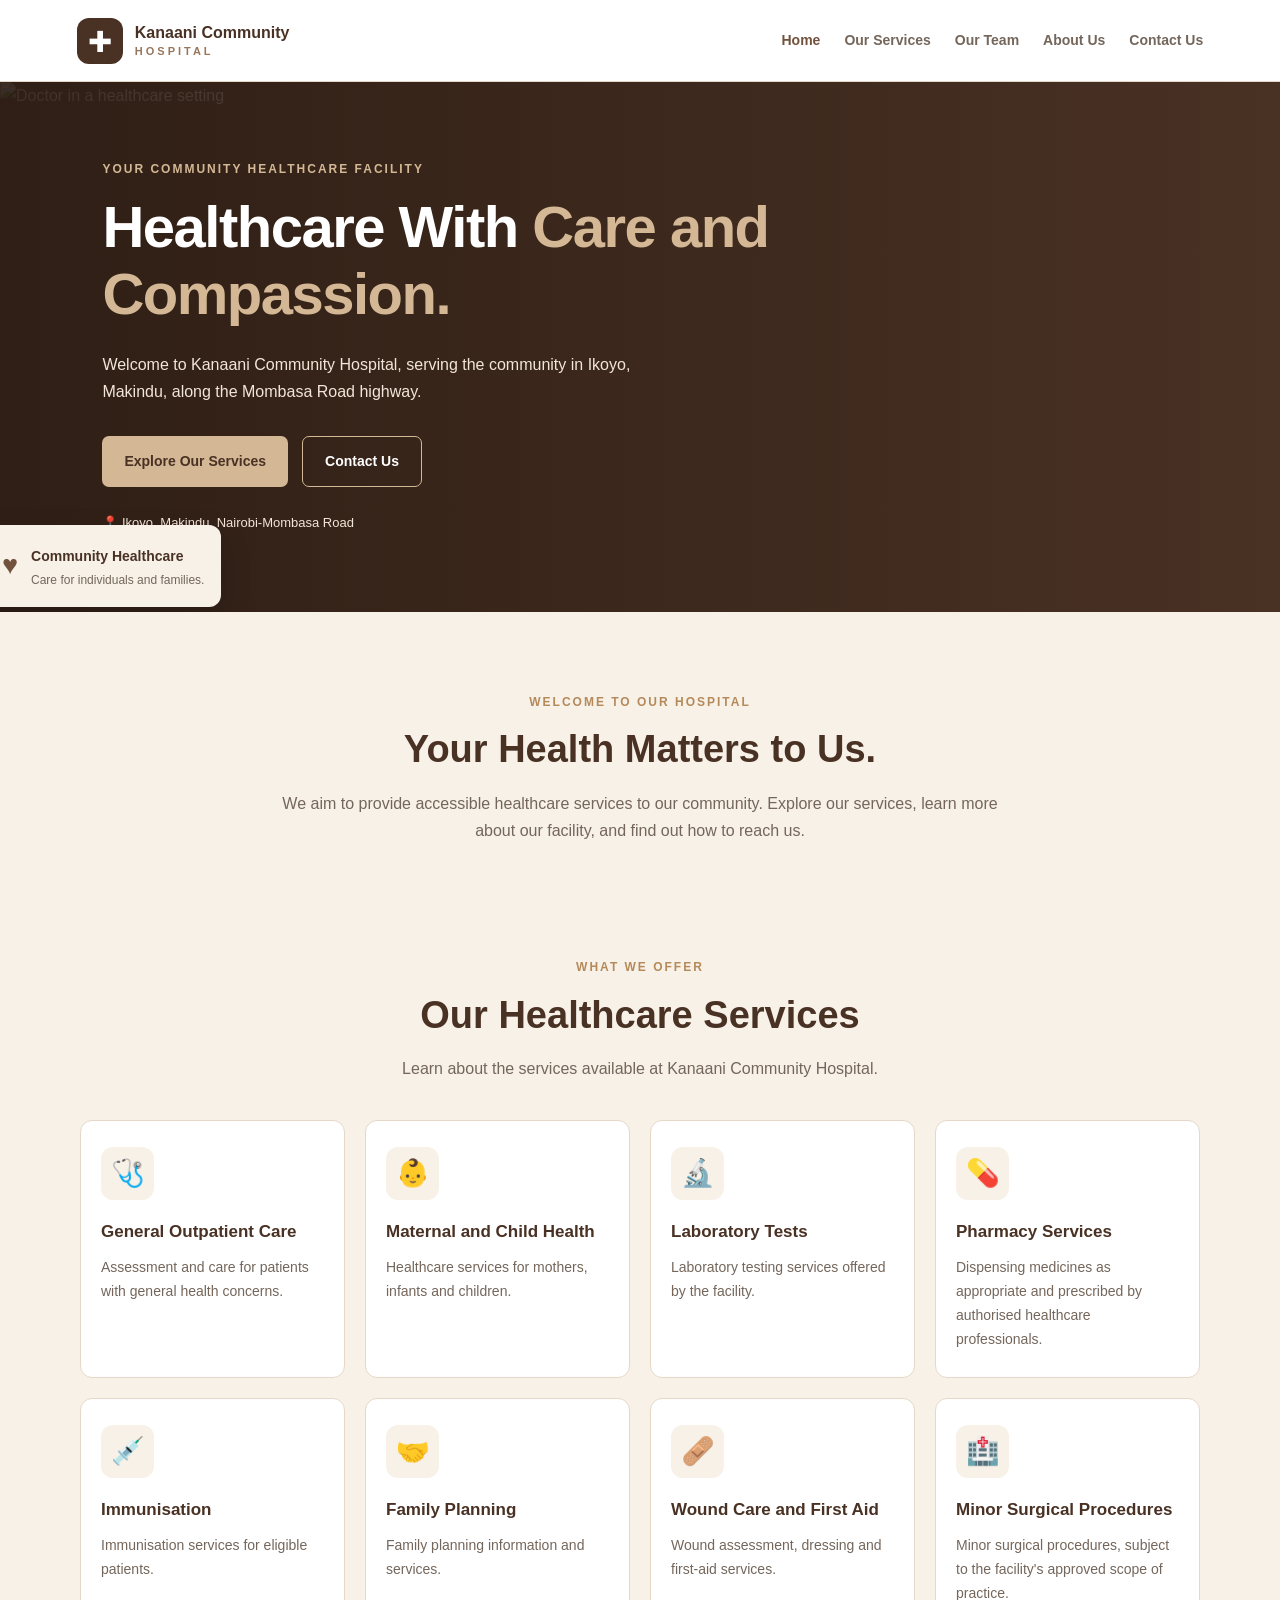
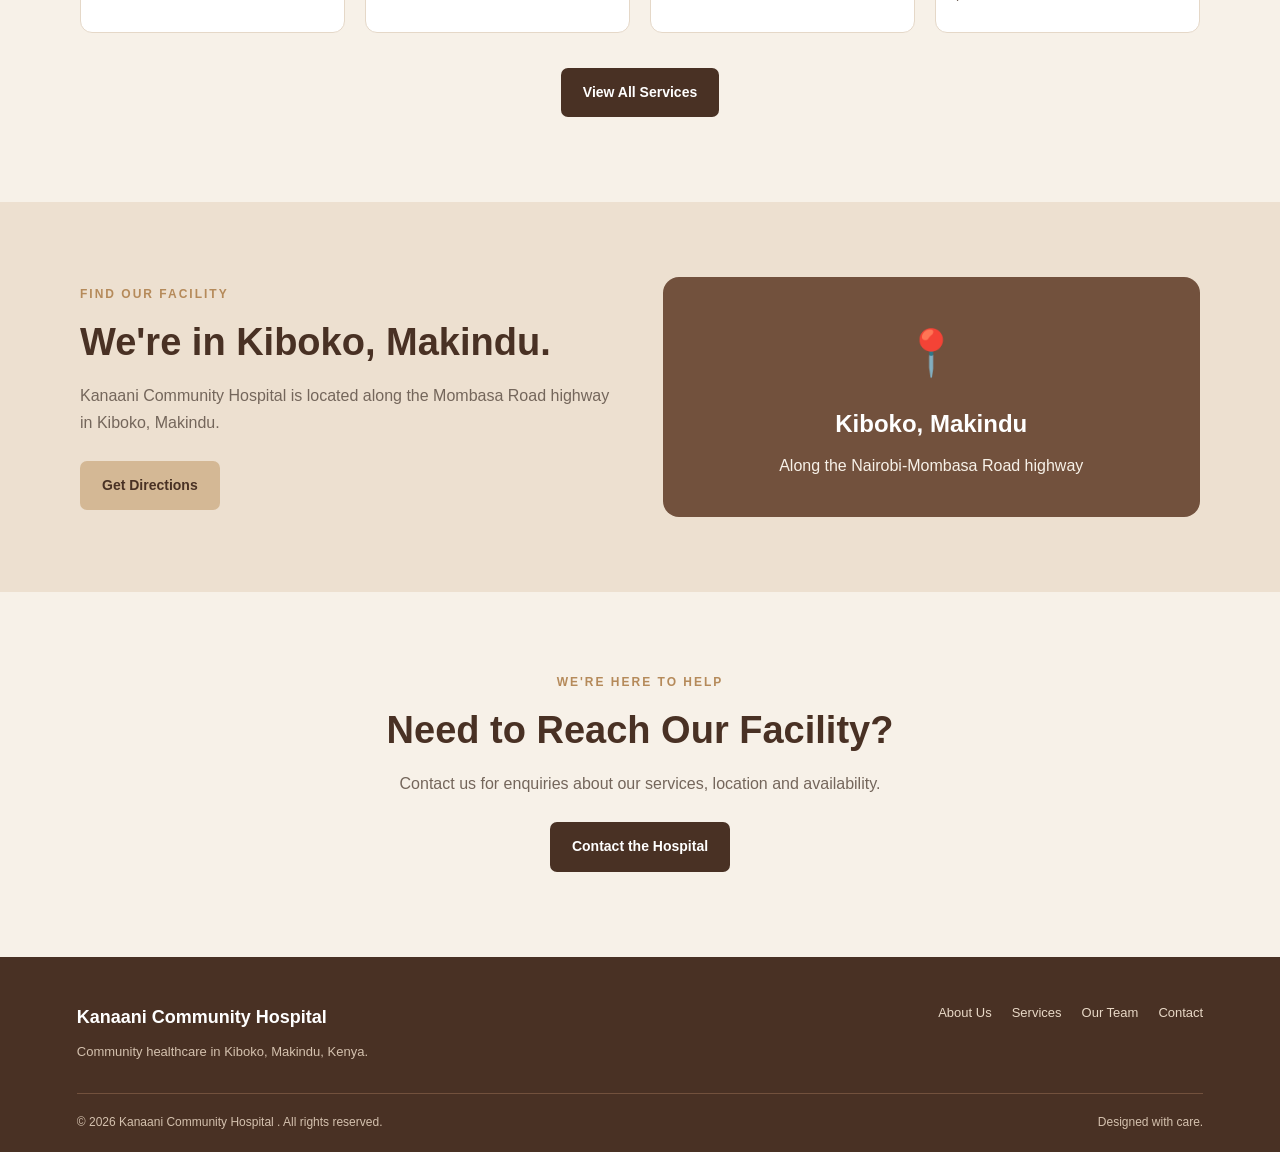
==== commit 9e5daf13: "Update index.html" ====
--- a/index.html
+++ b/index.html
@@ -51,68 +51,67 @@
     <main>
 
         <!-- HERO SECTION -->
-        <section class="hero">
-            <div class="hero-content">
-                <p class="eyebrow">YOUR COMMUNITY HEALTHCARE FACILITY</p>
-
-                <h1>Healthcare With <span>Care and Compassion.</span></h1>
-
-                <p class="hero-description">
-                    Welcome to Kanaani Community Hospital, serving the
-                    community in Ikoyo, Makindu, along the Mombasa Road
-                    highway.
-                </p>
-
-                <div class="hero-buttons">
-                    <a href="services.html" class="btn btn-primary">
-                        Explore Our Services
-                    </a>
-
-                    <a href="contact.html" class="btn btn-outline">
-                        Contact Us
-                    </a>
-                </div>
-
-                <p class="location-note">
-                    <span aria-hidden="true">📍</span>
-                    Ikoyo, Makindu, Nairobi-Mombasa Road
-                </p>
-            </div>
-
-           <div class="hero-visual">
-
-    <div class="hero-slider">
-        <img
-            src="https://images.unsplash.com/photo-1612349317150-e413f6a5b16d?auto=format&fit=crop&w=1200&q=80"
-            alt="Doctor in a healthcare setting"
-            class="hero-slide active"
-        >
-
-        <img
-            src="https://images.unsplash.com/photo-1576091160399-112ba8d25d1d?auto=format&fit=crop&w=1200&q=80"
-            alt="Healthcare professional caring for a patient"
-            class="hero-slide"
-        >
-
-        <img
-            src="https://images.unsplash.com/photo-1584982751601-97dcc096659c?auto=format&fit=crop&w=1200&q=80"
-            alt="Healthcare professional at work"
-            class="hero-slide"
-        >
-    </div>
-
-    <div class="hero-card">
-        <span class="hero-card-icon" aria-hidden="true">♥</span>
-        <div>
-            <strong>Community Healthcare</strong>
-            <p>Care for individuals and families.</p>
-        </div>
-    </div>
-
-</div> 
-
-            
-        </section>
+    <section class="hero">
+
+        <!-- FULL-WIDTH ROTATING PHOTOS -->
+        <div class="hero-slider">
+            <img
+                src="https://images.unsplash.com/photo-1612349317150-e413f6a5b16d?auto=format&fit=crop&w=1200&q=80"
+                alt="Doctor in a healthcare setting"
+                class="hero-slide active"
+            >
+
+            <img
+                src="https://images.unsplash.com/photo-1576091160399-112ba8d25d1d?auto=format&fit=crop&w=1200&q=80"
+                alt="Healthcare professional caring for a patient"
+                class="hero-slide"
+            >
+
+            <img
+                src="https://images.unsplash.com/photo-1584982751601-97dcc096659c?auto=format&fit=crop&w=1200&q=80"
+                alt="Healthcare professional at work"
+                class="hero-slide"
+            >
+        </div>
+
+        <!-- WELCOME TEXT -->
+        <div class="hero-content">
+            <p class="eyebrow">YOUR COMMUNITY HEALTHCARE FACILITY</p>
+
+            <h1>Healthcare With <span>Care and Compassion.</span></h1>
+
+            <p class="hero-description">
+                Welcome to Kanaani Community Hospital, serving the
+                community in Ikoyo, Makindu, along the Mombasa Road
+                highway.
+            </p>
+
+            <div class="hero-buttons">
+                <a href="services.html" class="btn btn-primary">
+                    Explore Our Services
+                </a>
+
+                <a href="contact.html" class="btn btn-outline">
+                    Contact Us
+                </a>
+            </div>
+
+            <p class="location-note">
+                <span aria-hidden="true">📍</span>
+                Ikoyo, Makindu, Nairobi-Mombasa Road
+            </p>
+        </div>
+
+        <!-- HEALTHCARE CARD -->
+        <div class="hero-card">
+            <span class="hero-card-icon" aria-hidden="true">♥</span>
+            <div>
+                <strong>Community Healthcare</strong>
+                <p>Care for individuals and families.</p>
+            </div>
+        </div>
+
+    </section>
 
         <!-- INTRODUCTION -->
         <section class="welcome section-container">
--- a/style.css
+++ b/style.css
@@ -140,22 +140,40 @@
 }
 
 /* HERO */
-
 .hero {
-    min-height: 530px;
-    background: linear-gradient(
-        120deg,
-        var(--brown-dark),
-        var(--brown-main)
-    );
-    color: var(--white);
-    padding: 75px 8%;
-    display: grid;
-    grid-template-columns: 1.3fr 0.7fr;
-    align-items: center;
-    gap: 45px;
-    overflow: hidden;
-}
+min-height: 530px;
+background: var(--brown-dark);
+color: var(--white);
+padding: 75px 8%;
+display: grid;
+grid-template-columns: 1fr;
+align-items: center;
+position: relative;
+isolation: isolate;
+overflow: hidden;
+}
+
+/* FULL HERO PHOTO BACKGROUND */
+
+.hero > .hero-slider {
+position: absolute;
+inset: 0;
+z-index: -2;
+border-radius: 0;
+}
+
+.hero > .hero-slider::after {
+content: "";
+position: absolute;
+inset: 0;
+background: linear-gradient(
+90deg,
+rgba(45, 29, 20, 0.92),
+rgba(73, 49, 36, 0.72)
+);
+z-index: 1;
+}
+
 
 .hero-content {
     max-width: 680px;
@@ -247,6 +265,33 @@
     position: relative;
 }
 
+/* HERO PHOTO SLIDER */
+
+.hero-slider {
+    position: absolute;
+    inset: 0;
+    overflow: hidden;
+    border-radius: 16px;
+}
+
+.hero-slide {
+    position: absolute;
+    inset: 0;
+    width: 100%;
+    height: 100%;
+    max-width: none;
+    object-fit: cover;
+    opacity: 0;
+    transition: opacity 0.8s ease-in-out;
+}
+
+.hero-slide.active {
+    opacity: 1;
+}
+
+.hero-card {
+    z-index: 2;
+}
 .medical-symbol {
     width: 220px;
     height: 220px;
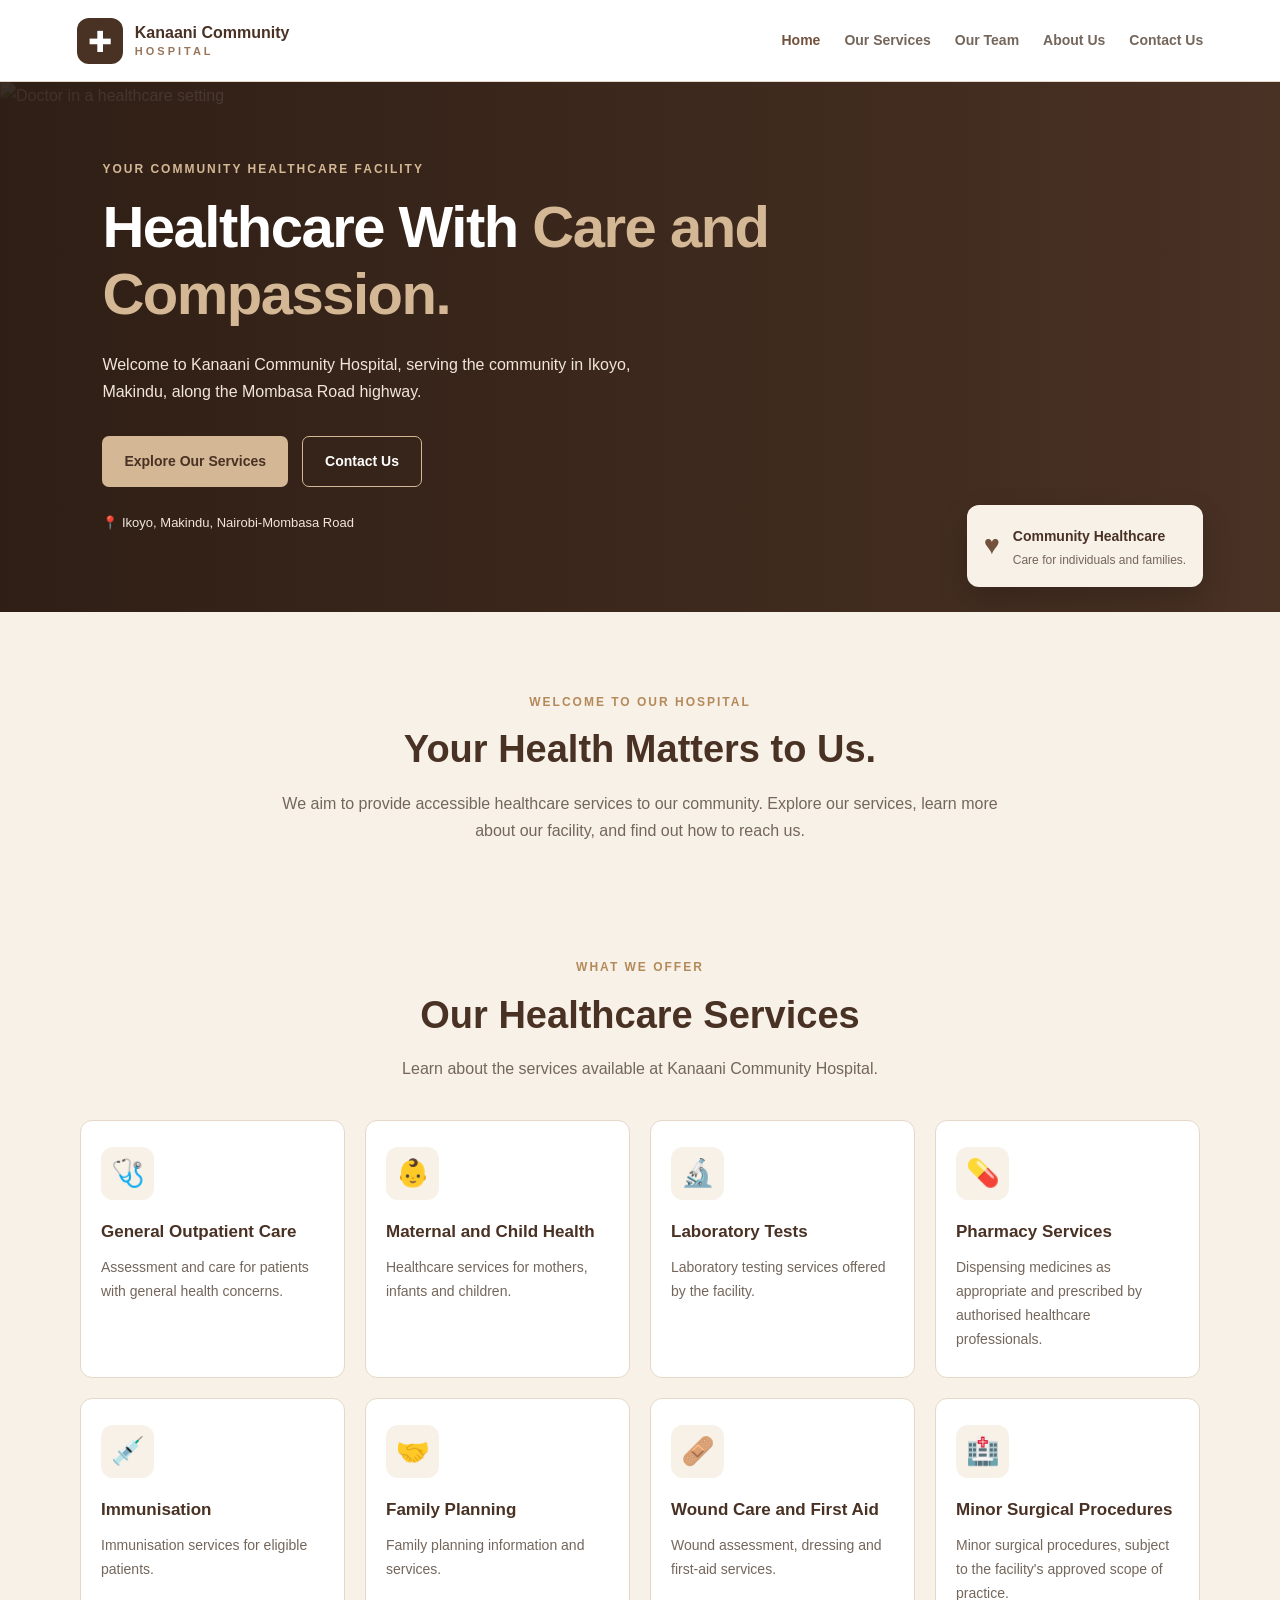
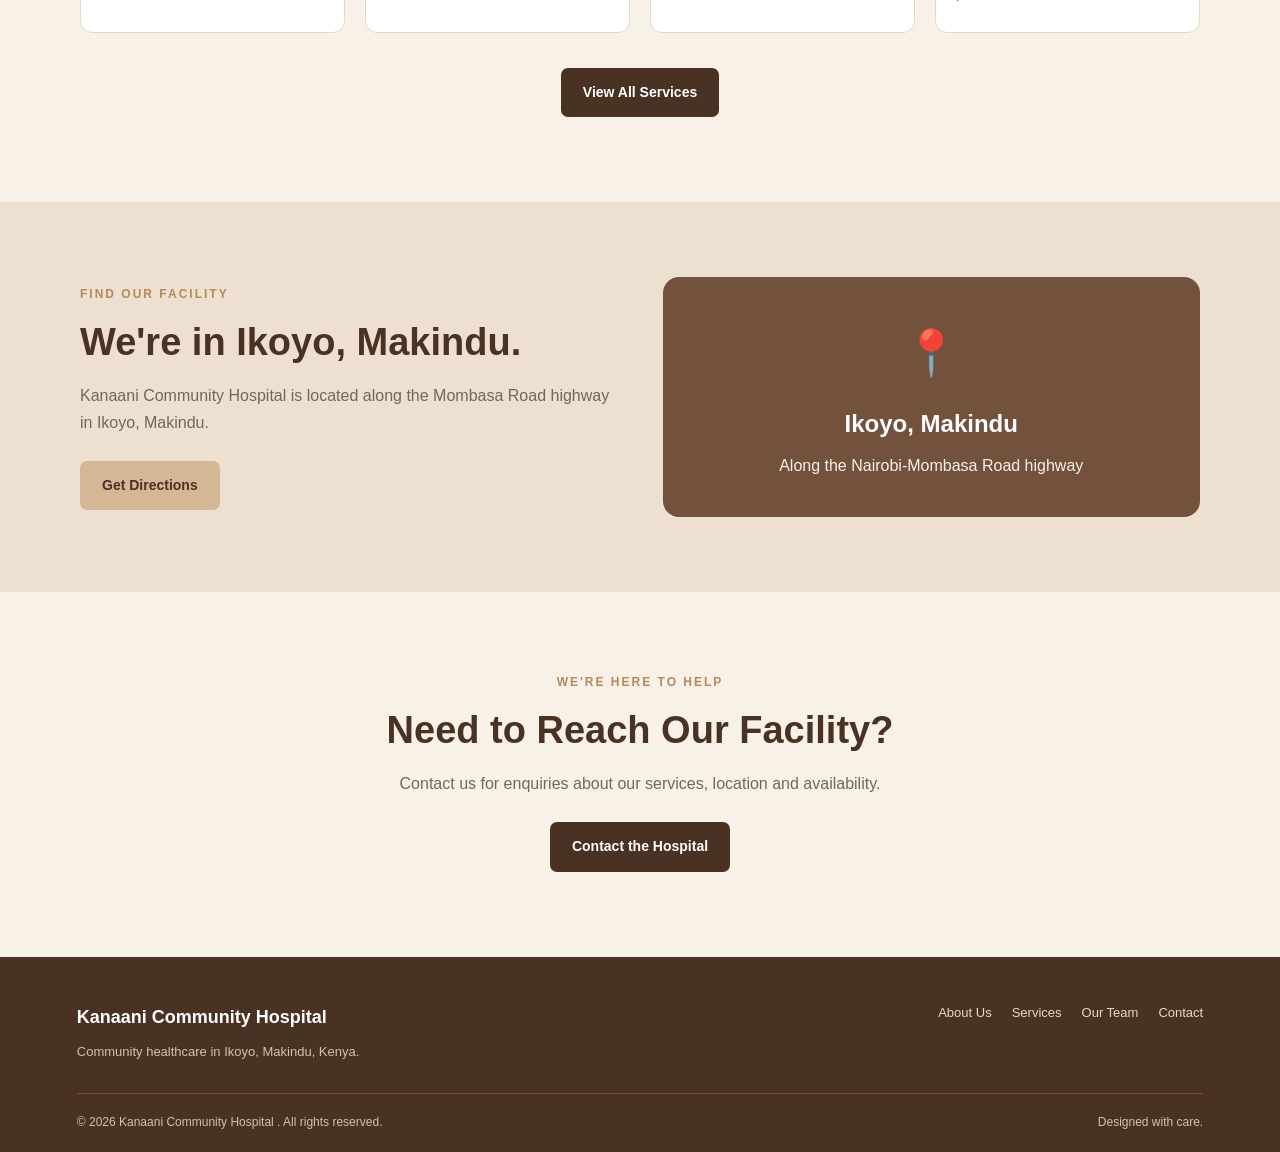
==== commit 4b5b955e: "Update index.html" ====
--- a/index.html
+++ b/index.html
@@ -224,11 +224,11 @@
             <div class="location-content section-container">
                 <div>
                     <p class="eyebrow">FIND OUR FACILITY</p>
-                    <h2>We're in Kiboko, Makindu.</h2>
+                    <h2>We're in Ikoyo, Makindu.</h2>
 
                     <p>
                         Kanaani Community Hospital is located along the
-                        Mombasa Road highway in Kiboko, Makindu.
+                        Mombasa Road highway in Ikoyo, Makindu.
                     </p>
 
                     <a
@@ -242,7 +242,7 @@
 
                 <div class="location-placeholder">
                     <span aria-hidden="true">📍</span>
-                    <h3>Kiboko, Makindu</h3>
+                    <h3>Ikoyo, Makindu</h3>
                     <p>Along the Nairobi-Mombasa Road highway</p>
                 </div>
             </div>
@@ -275,7 +275,7 @@
                 </a>
 
                 <p>
-                    Community healthcare in Kiboko, Makindu, Kenya.
+                    Community healthcare in Ikoyo, Makindu, Kenya.
                 </p>
             </div>
 
--- a/style.css
+++ b/style.css
@@ -14,6 +14,8 @@
     --text-dark: #302319;
     --text-muted: #74665B;
     --border: #E5D8C8;
+    --link: #2F6B4F;
+    --link-hover: #1F4D37;
 }
 
 /* RESET */
@@ -176,8 +178,10 @@
 
 
 .hero-content {
-    max-width: 680px;
-}
+max-width: 680px;
+position: relative;
+z-index: 2;
+} 
 
 .eyebrow {
     font-size: 12px;
@@ -305,17 +309,18 @@
 }
 
 .hero-card {
-    position: absolute;
-    bottom: 5px;
-    left: -15px;
-    background: var(--cream);
-    color: var(--brown-dark);
-    padding: 17px;
-    border-radius: 12px;
-    display: flex;
-    align-items: center;
-    gap: 13px;
-    box-shadow: 0 12px 30px rgba(0, 0, 0, 0.18);
+position: absolute;
+z-index: 2;
+bottom: 25px;
+right: 6%;
+background: var(--cream);
+color: var(--brown-dark);
+padding: 17px;
+border-radius: 12px;
+display: flex;
+align-items: center;
+gap: 13px;
+box-shadow: 0 12px 30px rgba(0, 0, 0, 0.18);
 }
 
 .hero-card-icon {
@@ -622,10 +627,12 @@
     }
 
     .hero {
-        grid-template-columns: 1fr;
-        padding: 55px 6% 70px;
-        gap: 20px;
-    }
+grid-template-columns: 1fr;
+min-height: 530px;
+padding: 55px 6% 100px;
+gap: 20px;
+align-content: center;
+    } 
 
     .hero h1 {
         font-size: 39px;
@@ -702,3 +709,14 @@
         flex-direction: column;
     }
 }
+
+main a:not(.btn) {
+    color: var(--link);
+    font-weight: bold;
+    text-decoration: underline;
+    text-underline-offset: 3px;
+}
+
+main a:not(.btn):hover {
+    color: var(--link-hover);
+}
